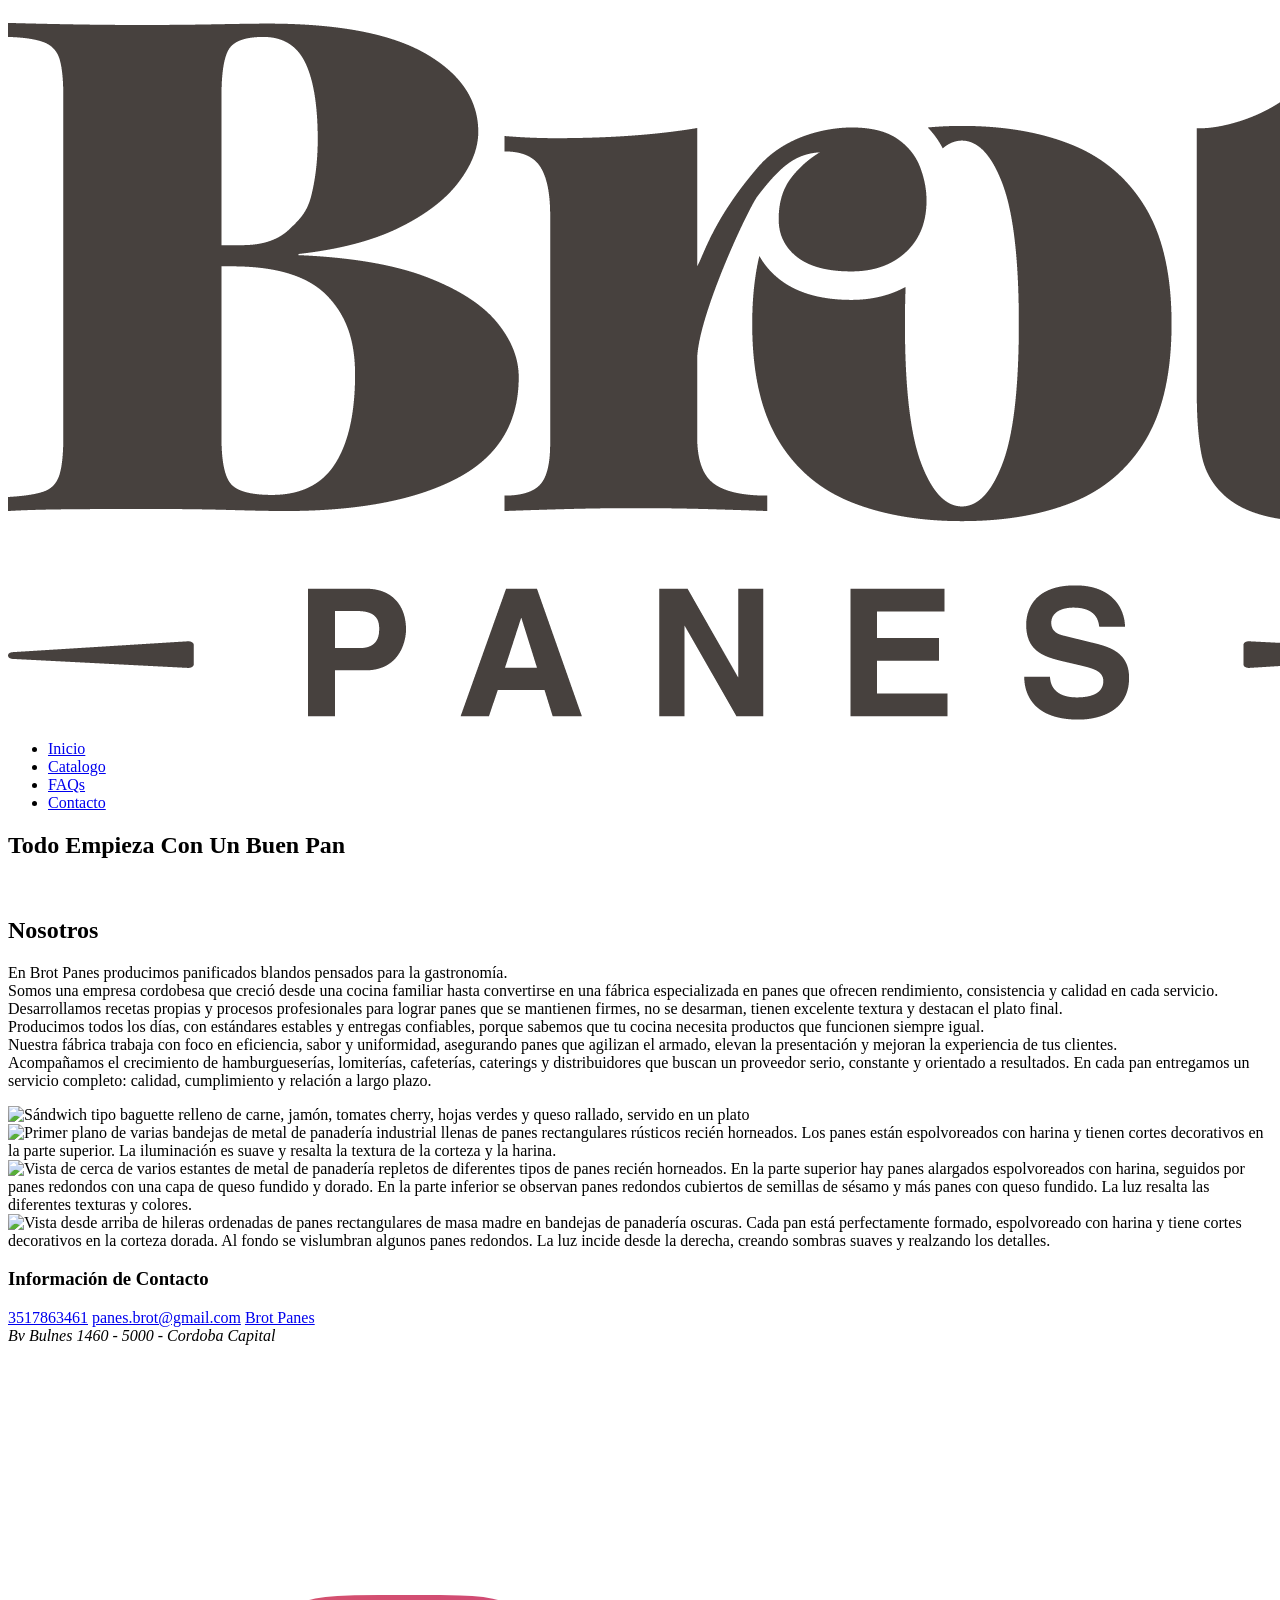
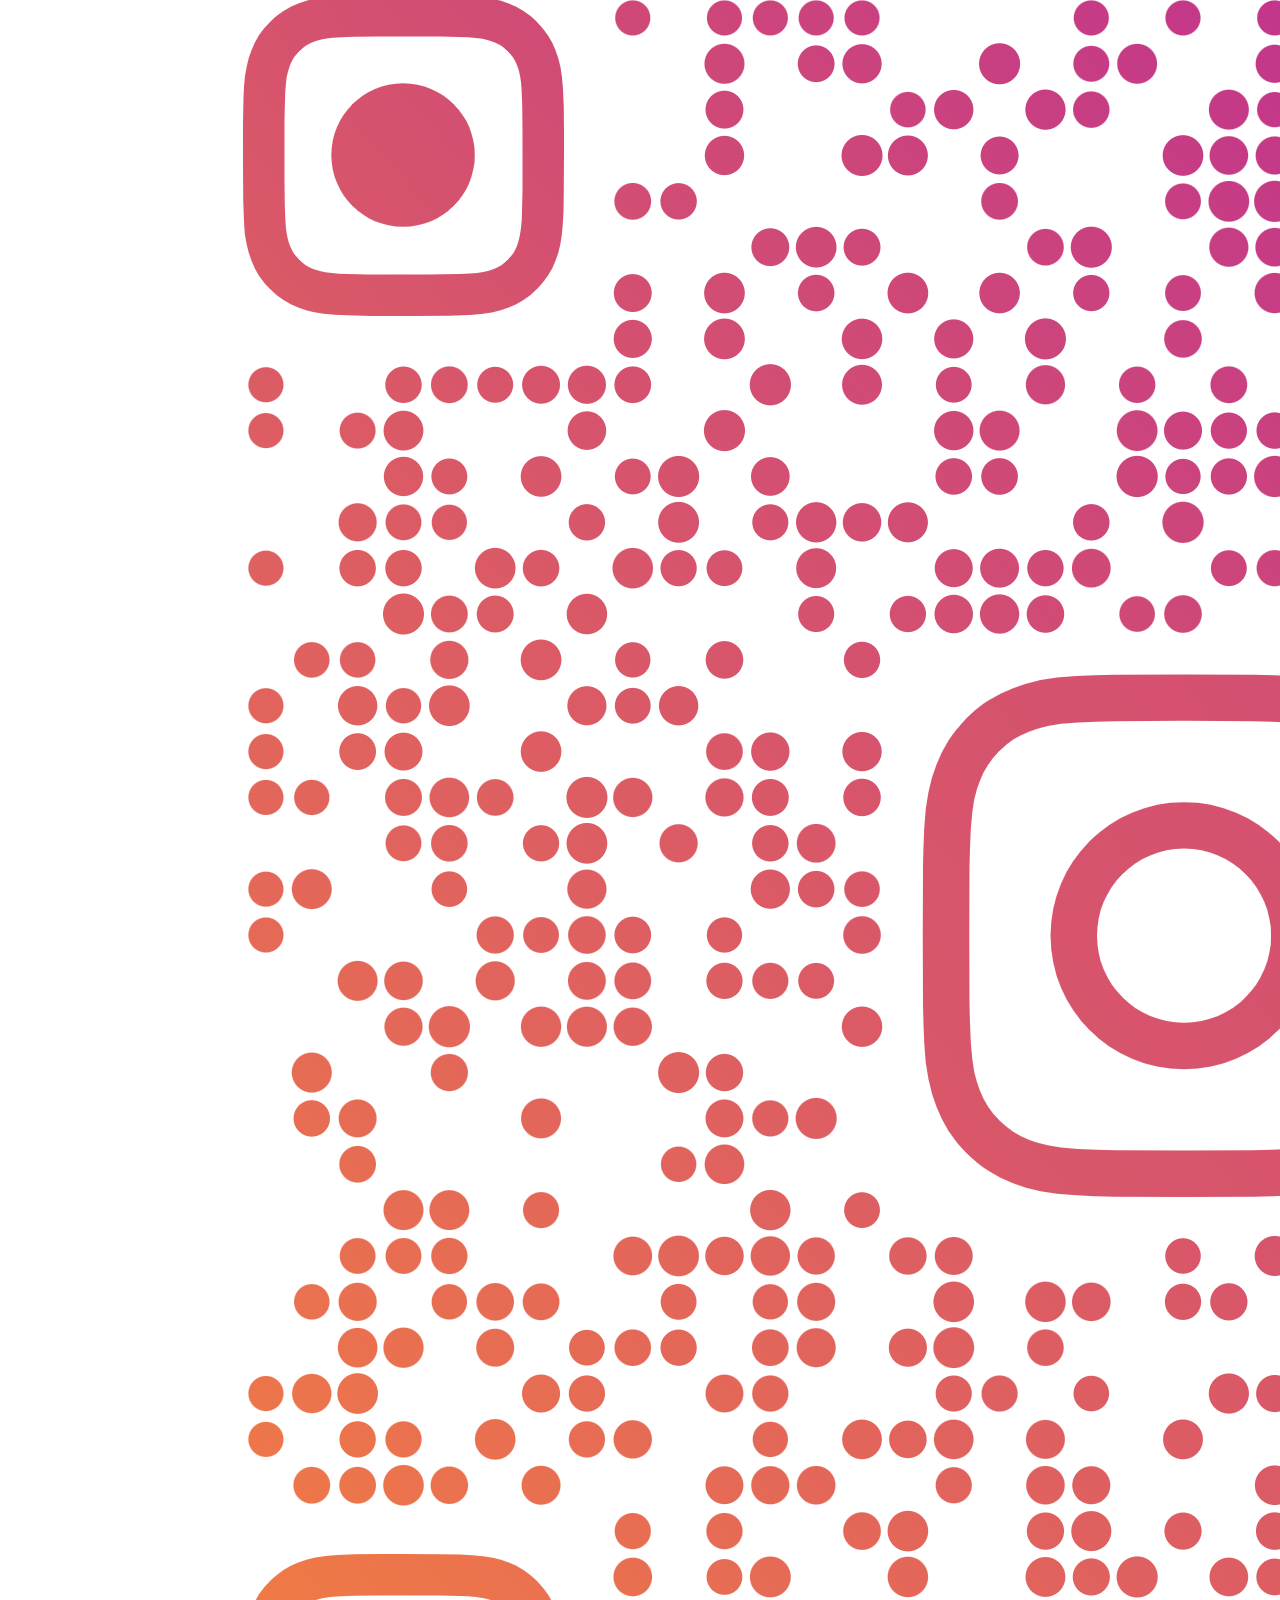
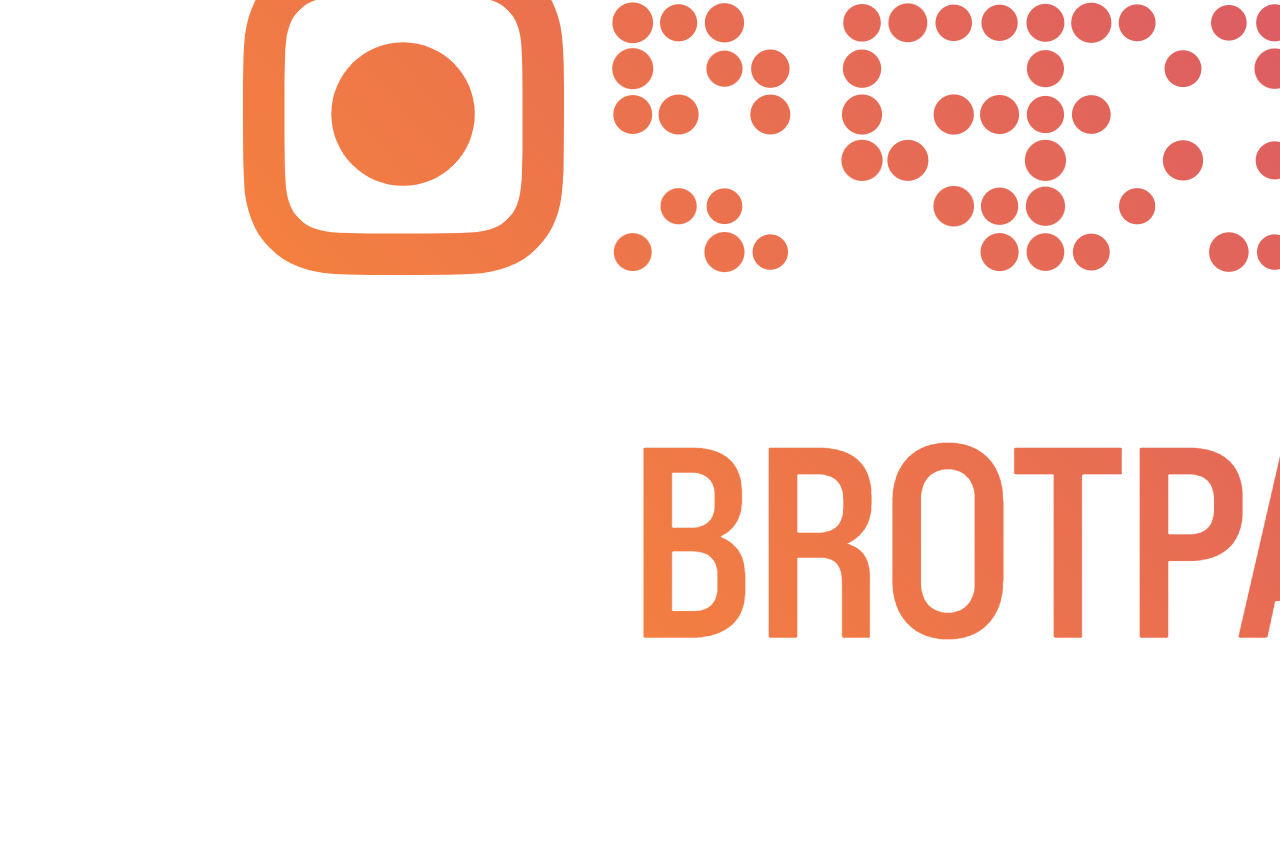
==== index.html @ 7298da59 "Mensaje descriptivo" ====
<!DOCTYPE html>
<html lang="es">
<head>
    <meta charset="UTF-8">
    <meta name="viewport" content="width=device-width, initial-scale=1.0">
    <title>Brot Panes</title>
    <link rel="icon" type="image/png"  href="/assets/images/index/logo_Brot_fondo.png">
    <link rel="stylesheet" href="/CSS/style.css">
</head>
<body>
    <header>
        <div class="logo-container">
            <a href="/">
                <img src="/assets/images/index/logo_Brot.png" alt="logo de Brot Panes" class="logo-img">
            </a>
        </div>
        <nav>
            <ul>
                <li> <a href="#">Inicio</a></li>
                <li> <a href="/pages/catalogo.html">Catalogo</a></li>
                <li> <a href="/pages/faqs.html">FAQs</a></li>
                <li> <a href="/pages/contacto.html">Contacto</a></li>
            </ul>
        </nav>
    </header>   
    <main>
        <section>
            <h1>Todo Empieza Con Un Buen Pan</h1>
            <img src="/assets/images/index/BROTStudio56505.jpg" alt="">
        </section>
        <section>
        <article>
            <h2>Nosotros</h2>
            <p>En Brot Panes producimos panificados blandos pensados para la gastronomía. <br>  Somos una empresa cordobesa que creció desde una cocina familiar hasta convertirse en una fábrica especializada en panes que ofrecen rendimiento, consistencia y calidad en cada servicio. <br> Desarrollamos recetas propias y procesos profesionales para lograr panes que se mantienen firmes, no se desarman, tienen excelente textura y destacan el plato final. <br> Producimos todos los días, con estándares estables y entregas confiables, porque sabemos que tu cocina necesita productos que funcionen siempre igual. <br> Nuestra fábrica trabaja con foco en eficiencia, sabor y uniformidad, asegurando panes que agilizan el armado, elevan la presentación y mejoran la experiencia de tus clientes. <br> Acompañamos el crecimiento de hamburgueserías, lomiterías, cafeterías, caterings y distribuidores que buscan un proveedor serio, constante y orientado a resultados. En cada pan entregamos un servicio completo: calidad, cumplimiento y relación a largo plazo.</p>
            <img src="/assets/images/index/BROTStudio56456.jpg" alt="Sándwich tipo baguette relleno de carne, jamón, tomates cherry, hojas verdes y queso rallado, servido en un plato">
        </article>
        </section>
        <Section></Section>
        <div>
            <img src="/assets/images/index/BROTStreet2603.jpg" alt="Primer plano de varias bandejas de metal de panadería industrial llenas de panes rectangulares rústicos recién horneados. Los panes están espolvoreados con harina y tienen cortes decorativos en la parte superior. La iluminación es suave y resalta la textura de la corteza y la harina."><img src="/assets/images/index/BROTStreet2611.jpg" alt="Vista de cerca de varios estantes de metal de panadería repletos de diferentes tipos de panes recién horneados. En la parte superior hay panes alargados espolvoreados con harina, seguidos por panes redondos con una capa de queso fundido y dorado. En la parte inferior se observan panes redondos cubiertos de semillas de sésamo y más panes con queso fundido. La luz resalta las diferentes texturas y colores."><img src="/assets/images/index/BROTStreet2618.jpg" alt="Vista desde arriba de hileras ordenadas de panes rectangulares de masa madre en bandejas de panadería oscuras. Cada pan está perfectamente formado, espolvoreado con harina y tiene cortes decorativos en la corteza dorada. Al fondo se vislumbran algunos panes redondos. La luz incide desde la derecha, creando sombras suaves y realzando los detalles.">
        </div>
        </Section>
    </main>
      <footer>
        <h3>Información de Contacto</h3>
        <a href="tel:3517863461">3517863461</a>
        <a href="mailto:panes.brot@gmail.com">panes.brot@gmail.com</a>
        <a href="https://instagram.com/brotpanes" target="_blank">Brot Panes</a>
        <address>Bv Bulnes 1460 - 5000 - Cordoba Capital</address>
        <div>
            <img src="/assets/images/index/brotpanes_qr.png" alt="QR Instagram Brot Panes">
        </div>
    </footer>
</body>
</html>
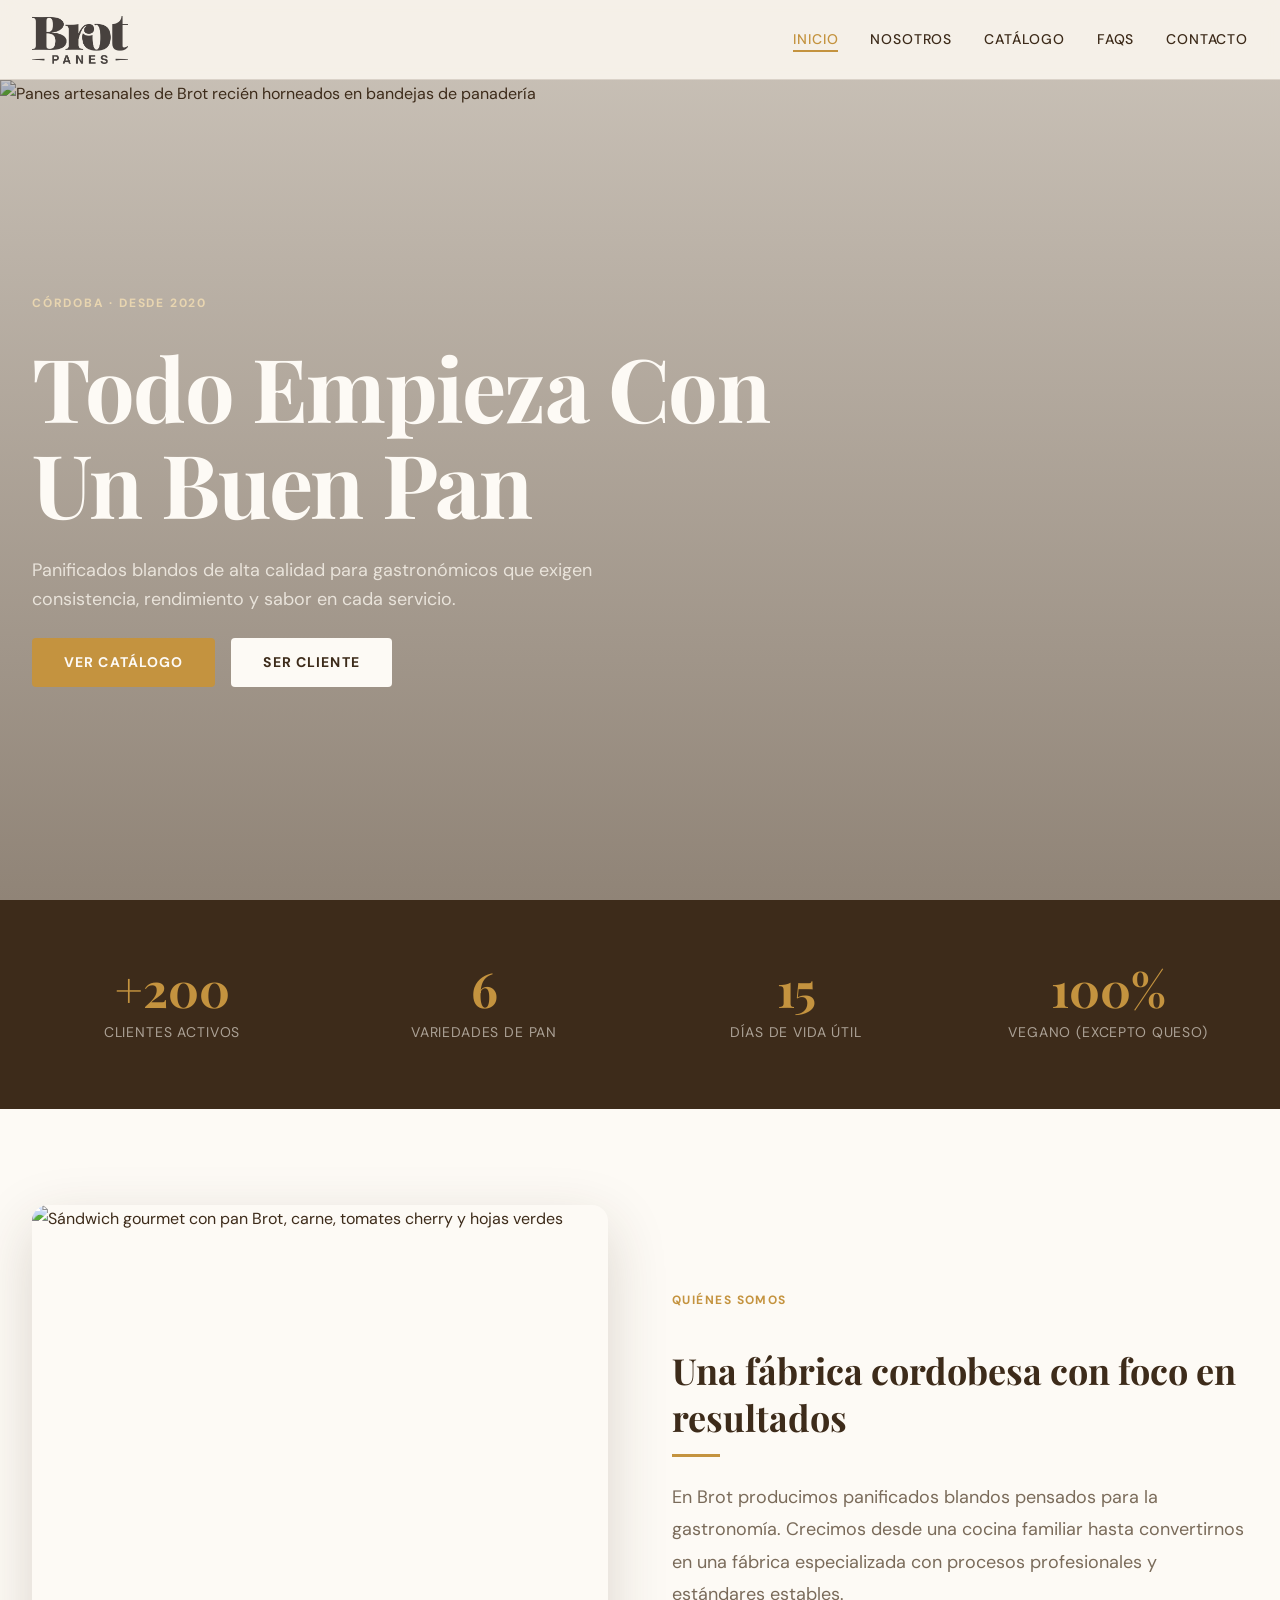
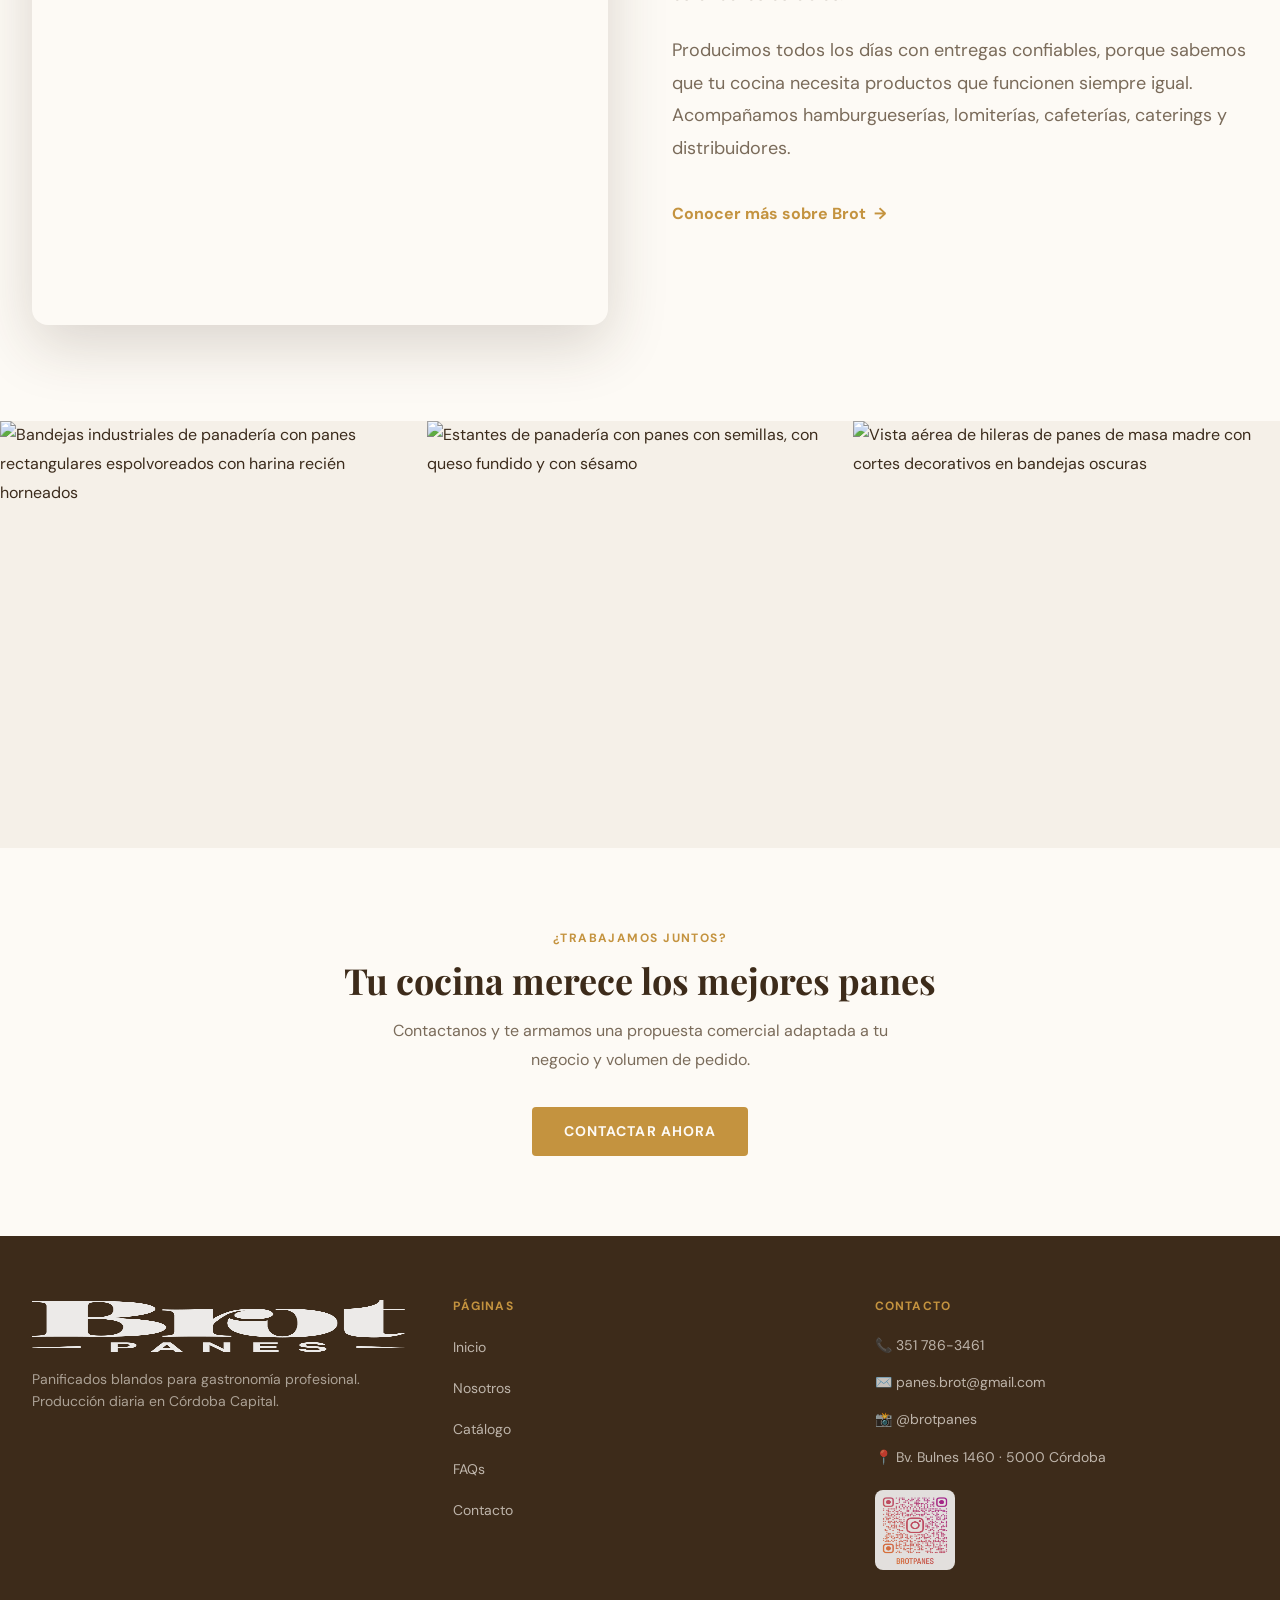
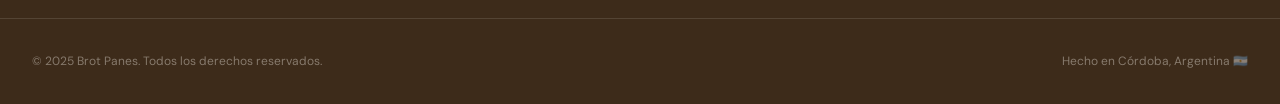
==== commit 7c4a9eb9: "refactor: maquetar index con hero, galeria y secciones semanticas" ====
--- a/index.html
+++ b/index.html
@@ -1,55 +1,183 @@
 <!DOCTYPE html>
 <html lang="es">
 <head>
-    <meta charset="UTF-8">
-    <meta name="viewport" content="width=device-width, initial-scale=1.0">
-    <title>Brot Panes</title>
-    <link rel="icon" type="image/png"  href="/assets/images/index/logo_Brot_fondo.png">
-    <link rel="stylesheet" href="/CSS/style.css">
+  <meta charset="UTF-8">
+  <meta name="viewport" content="width=device-width, initial-scale=1.0">
+  <title>Brot Panes | Panificados para Gastronomía Profesional · Córdoba</title>
+  <meta name="description" content="Brot Panes produce panificados blandos de alta calidad para hamburgueserías, restaurantes y distribuidores en Córdoba. Consistencia, rendimiento y entrega diaria.">
+  <meta name="keywords" content="panes para hamburguesas, panificados córdoba, proveedor gastronómico, pan de lomo, pan de molde, Brot">
+  <meta name="author" content="Brot Panes">
+  <meta name="robots" content="index, follow">
+  <meta property="og:title" content="Brot Panes | Panificados para Gastronomía Profesional">
+  <meta property="og:description" content="Panes blandos con consistencia, rendimiento y calidad para tu cocina. Córdoba Capital.">
+  <meta property="og:image" content="assets/images/index/BROTStudio56505.jpg">
+  <meta property="og:url" content="https://brotpanes.com.ar">
+  <meta property="og:type" content="website">
+  <meta property="og:locale" content="es_AR">
+  <meta name="twitter:card" content="summary_large_image">
+  <meta name="twitter:title" content="Brot Panes | Panificados para Gastronomía Profesional">
+  <meta name="twitter:description" content="Panes blandos con consistencia y calidad para tu cocina. Córdoba.">
+  <link rel="canonical" href="https://brotpanes.com.ar/">
+  <link rel="icon" type="image/png" href="assets/images/index/logo_Brot_fondo.png">
+  <link rel="preconnect" href="https://fonts.googleapis.com">
+  <link rel="preconnect" href="https://fonts.gstatic.com" crossorigin>
+  <link rel="stylesheet" href="https://fonts.googleapis.com/css2?family=Playfair+Display:wght@400;700&family=DM+Sans:wght@400;500;700&display=swap">
+  <link rel="stylesheet" href="https://cdnjs.cloudflare.com/ajax/libs/bootstrap/5.3.2/css/bootstrap-grid.min.css" crossorigin="anonymous">
+  <link rel="stylesheet" href="CSS/style.css">
 </head>
 <body>
-    <header>
-        <div class="logo-container">
-            <a href="/">
-                <img src="/assets/images/index/logo_Brot.png" alt="logo de Brot Panes" class="logo-img">
-            </a>
+
+  <header role="banner">
+    <nav class="navbar" aria-label="Navegación principal">
+      <div class="navbar__inner">
+        <div class="navbar__logo">
+          <a href="index.html" aria-label="Inicio - Brot Panes">
+            <img src="assets/images/index/logo_Brot.png" alt="Logo Brot Panes" width="120" height="48">
+          </a>
         </div>
-        <nav>
-            <ul>
-                <li> <a href="#">Inicio</a></li>
-                <li> <a href="/pages/catalogo.html">Catalogo</a></li>
-                <li> <a href="/pages/faqs.html">FAQs</a></li>
-                <li> <a href="/pages/contacto.html">Contacto</a></li>
-            </ul>
-        </nav>
-    </header>   
-    <main>
-        <section>
-            <h1>Todo Empieza Con Un Buen Pan</h1>
-            <img src="/assets/images/index/BROTStudio56505.jpg" alt="">
-        </section>
-        <section>
-        <article>
-            <h2>Nosotros</h2>
-            <p>En Brot Panes producimos panificados blandos pensados para la gastronomía. <br>  Somos una empresa cordobesa que creció desde una cocina familiar hasta convertirse en una fábrica especializada en panes que ofrecen rendimiento, consistencia y calidad en cada servicio. <br> Desarrollamos recetas propias y procesos profesionales para lograr panes que se mantienen firmes, no se desarman, tienen excelente textura y destacan el plato final. <br> Producimos todos los días, con estándares estables y entregas confiables, porque sabemos que tu cocina necesita productos que funcionen siempre igual. <br> Nuestra fábrica trabaja con foco en eficiencia, sabor y uniformidad, asegurando panes que agilizan el armado, elevan la presentación y mejoran la experiencia de tus clientes. <br> Acompañamos el crecimiento de hamburgueserías, lomiterías, cafeterías, caterings y distribuidores que buscan un proveedor serio, constante y orientado a resultados. En cada pan entregamos un servicio completo: calidad, cumplimiento y relación a largo plazo.</p>
-            <img src="/assets/images/index/BROTStudio56456.jpg" alt="Sándwich tipo baguette relleno de carne, jamón, tomates cherry, hojas verdes y queso rallado, servido en un plato">
-        </article>
-        </section>
-        <Section></Section>
-        <div>
-            <img src="/assets/images/index/BROTStreet2603.jpg" alt="Primer plano de varias bandejas de metal de panadería industrial llenas de panes rectangulares rústicos recién horneados. Los panes están espolvoreados con harina y tienen cortes decorativos en la parte superior. La iluminación es suave y resalta la textura de la corteza y la harina."><img src="/assets/images/index/BROTStreet2611.jpg" alt="Vista de cerca de varios estantes de metal de panadería repletos de diferentes tipos de panes recién horneados. En la parte superior hay panes alargados espolvoreados con harina, seguidos por panes redondos con una capa de queso fundido y dorado. En la parte inferior se observan panes redondos cubiertos de semillas de sésamo y más panes con queso fundido. La luz resalta las diferentes texturas y colores."><img src="/assets/images/index/BROTStreet2618.jpg" alt="Vista desde arriba de hileras ordenadas de panes rectangulares de masa madre en bandejas de panadería oscuras. Cada pan está perfectamente formado, espolvoreado con harina y tiene cortes decorativos en la corteza dorada. Al fondo se vislumbran algunos panes redondos. La luz incide desde la derecha, creando sombras suaves y realzando los detalles.">
+        <ul class="navbar__links" role="list">
+          <li><a href="index.html" class="active" aria-current="page">Inicio</a></li>
+          <li><a href="pages/nosotros.html">Nosotros</a></li>
+          <li><a href="pages/catalogo.html">Catálogo</a></li>
+          <li><a href="pages/faqs.html">FAQs</a></li>
+          <li><a href="pages/contacto.html">Contacto</a></li>
+        </ul>
+        <button class="navbar__hamburger" aria-label="Abrir menú" aria-expanded="false">
+          <span></span><span></span><span></span>
+        </button>
+      </div>
+    </nav>
+  </header>
+
+  <div class="navbar-spacer"></div>
+
+  <main id="main-content">
+
+    <section class="hero" aria-label="Sección principal">
+      <div class="hero__bg">
+        <img src="assets/images/index/BROTStudio56505.jpg" alt="Panes artesanales de Brot recién horneados en bandejas de panadería" loading="eager" fetchpriority="high" width="1920" height="1080">
+      </div>
+      <div class="hero__content">
+        <span class="hero__label">Córdoba · Desde 2020</span>
+        <h1 class="hero__title">Todo Empieza Con Un Buen Pan</h1>
+        <p class="hero__sub">Panificados blandos de alta calidad para gastronómicos que exigen consistencia, rendimiento y sabor en cada servicio.</p>
+        <div class="hero__cta">
+          <a href="pages/catalogo.html" class="btn btn--primary">Ver Catálogo</a>
+          <a href="pages/contacto.html" class="btn btn--light">Ser Cliente</a>
         </div>
-        </Section>
-    </main>
-      <footer>
-        <h3>Información de Contacto</h3>
-        <a href="tel:3517863461">3517863461</a>
-        <a href="mailto:panes.brot@gmail.com">panes.brot@gmail.com</a>
-        <a href="https://instagram.com/brotpanes" target="_blank">Brot Panes</a>
-        <address>Bv Bulnes 1460 - 5000 - Cordoba Capital</address>
-        <div>
-            <img src="/assets/images/index/brotpanes_qr.png" alt="QR Instagram Brot Panes">
+      </div>
+    </section>
+
+    <section class="index__stats" aria-label="Números de Brot">
+      <div class="index__stats-inner">
+        <div class="index__stats-item" data-reveal>
+          <strong>+200</strong>
+          <span>Clientes activos</span>
         </div>
-    </footer>
+        <div class="index__stats-item" data-reveal>
+          <strong>6</strong>
+          <span>Variedades de pan</span>
+        </div>
+        <div class="index__stats-item" data-reveal>
+          <strong>15</strong>
+          <span>Días de vida útil</span>
+        </div>
+        <div class="index__stats-item" data-reveal>
+          <strong>100%</strong>
+          <span>Vegano (excepto queso)</span>
+        </div>
+      </div>
+    </section>
+
+    <section class="index__about" aria-labelledby="about-heading">
+      <div class="index__about-inner">
+        <div class="index__about-img" data-reveal>
+          <img src="assets/images/index/BROTStudio56456.jpg" alt="Sándwich gourmet con pan Brot, carne, tomates cherry y hojas verdes" loading="lazy" width="800" height="1000">
+        </div>
+        <div class="index__about-text" data-reveal>
+          <span class="section-header__label">Quiénes somos</span>
+          <h2 id="about-heading">Una fábrica cordobesa con foco en resultados</h2>
+          <p>En Brot producimos panificados blandos pensados para la gastronomía. Crecimos desde una cocina familiar hasta convertirnos en una fábrica especializada con procesos profesionales y estándares estables.</p>
+          <p>Producimos todos los días con entregas confiables, porque sabemos que tu cocina necesita productos que funcionen siempre igual. Acompañamos hamburgueserías, lomiterías, cafeterías, caterings y distribuidores.</p>
+          <a href="pages/nosotros.html" class="btn btn--ghost">Conocer más sobre Brot</a>
+        </div>
+      </div>
+    </section>
+
+    <section aria-label="Galería de producción">
+      <div class="index__gallery">
+        <img src="assets/images/index/BROTStreet2603.jpg" alt="Bandejas industriales de panadería con panes rectangulares espolvoreados con harina recién horneados" loading="lazy" width="800" height="800">
+        <img src="assets/images/index/BROTStreet2611.jpg" alt="Estantes de panadería con panes con semillas, con queso fundido y con sésamo" loading="lazy" width="800" height="800">
+        <img src="assets/images/index/BROTStreet2618.jpg" alt="Vista aérea de hileras de panes de masa madre con cortes decorativos en bandejas oscuras" loading="lazy" width="800" height="800">
+      </div>
+    </section>
+
+    <section class="section text-center" aria-labelledby="cta-heading" style="background:#FDFAF5;">
+      <div class="container">
+        <div data-reveal>
+          <span class="section-header__label">¿Trabajamos juntos?</span>
+          <h2 id="cta-heading" style="font-size:2.25rem;margin-bottom:1rem;">Tu cocina merece los mejores panes</h2>
+          <p style="max-width:50ch;margin-inline:auto;margin-bottom:2rem;">Contactanos y te armamos una propuesta comercial adaptada a tu negocio y volumen de pedido.</p>
+          <a href="pages/contacto.html" class="btn btn--primary">Contactar ahora</a>
+        </div>
+      </div>
+    </section>
+
+  </main>
+
+  <footer class="footer" role="contentinfo">
+    <div class="footer__inner">
+      <div class="footer__brand">
+        <img src="assets/images/index/logo_Brot.png" alt="Logo Brot Panes" width="120" height="48">
+        <p>Panificados blandos para gastronomía profesional. Producción diaria en Córdoba Capital.</p>
+      </div>
+      <nav class="footer__nav" aria-label="Navegación del pie de página">
+        <h4>Páginas</h4>
+        <ul role="list">
+          <li><a href="index.html">Inicio</a></li>
+          <li><a href="pages/nosotros.html">Nosotros</a></li>
+          <li><a href="pages/catalogo.html">Catálogo</a></li>
+          <li><a href="pages/faqs.html">FAQs</a></li>
+          <li><a href="pages/contacto.html">Contacto</a></li>
+        </ul>
+      </nav>
+      <div class="footer__contact">
+        <h4>Contacto</h4>
+        <address>
+          <a href="tel:+543517863461">📞 351 786-3461</a>
+          <a href="mailto:panes.brot@gmail.com">✉️ panes.brot@gmail.com</a>
+          <a href="https://instagram.com/brotpanes" target="_blank" rel="noopener noreferrer">📸 @brotpanes</a>
+          <p>📍 Bv. Bulnes 1460 · 5000 Córdoba</p>
+        </address>
+        <div class="footer__qr">
+          <img src="assets/images/index/brotpanes_qr.png" alt="Código QR Instagram Brot Panes" width="80" height="80">
+        </div>
+      </div>
+    </div>
+    <div class="footer__bottom">
+      <p>© 2025 Brot Panes. Todos los derechos reservados.</p>
+      <p>Hecho en Córdoba, Argentina 🇦🇷</p>
+    </div>
+  </footer>
+
+  <script src="https://cdnjs.cloudflare.com/ajax/libs/bootstrap/5.3.2/js/bootstrap.bundle.min.js" crossorigin="anonymous" defer></script>
+  <script>
+    const navbar = document.querySelector('.navbar');
+    const hamburger = document.querySelector('.navbar__hamburger');
+    window.addEventListener('scroll', () => navbar.classList.toggle('scrolled', window.scrollY > 40), { passive: true });
+    hamburger.addEventListener('click', () => {
+      const isOpen = navbar.classList.toggle('navbar--open');
+      hamburger.setAttribute('aria-expanded', isOpen);
+    });
+    document.querySelectorAll('.navbar__links a').forEach(link => {
+      link.addEventListener('click', () => { navbar.classList.remove('navbar--open'); hamburger.setAttribute('aria-expanded','false'); });
+    });
+    const revealObserver = new IntersectionObserver((entries) => {
+      entries.forEach((entry, i) => {
+        if (entry.isIntersecting) { setTimeout(() => entry.target.classList.add('revealed'), i * 80); revealObserver.unobserve(entry.target); }
+      });
+    }, { threshold: 0.15 });
+    document.querySelectorAll('[data-reveal]').forEach(el => revealObserver.observe(el));
+  </script>
 </body>
-</html>+</html>
--- a/CSS/style.css
+++ b/CSS/style.css
@@ -0,0 +1,326 @@
+/* =============================================
+   BROT PANES — style.css
+   Compilado desde scss/style.scss
+   ============================================= */
+
+/* Google Fonts */
+@import url('https://fonts.googleapis.com/css2?family=Playfair+Display:wght@400;700&family=DM+Sans:wght@400;500;700&display=swap');
+
+/* =============================================
+   RESET & BASE
+   ============================================= */
+*, *::before, *::after {
+  box-sizing: border-box;
+  margin: 0;
+  padding: 0;
+}
+html { scroll-behavior: smooth; font-size: 16px; }
+body {
+  font-family: 'DM Sans', Helvetica, sans-serif;
+  font-size: 1rem;
+  line-height: 1.8;
+  color: #3D2B1A;
+  background-color: #F5F0E8;
+  -webkit-font-smoothing: antialiased;
+  overflow-x: hidden;
+}
+img, video { display: block; max-width: 100%; height: auto; }
+a { color: inherit; text-decoration: none; }
+ul, ol { list-style: none; }
+button, input, textarea, select { font: inherit; }
+h1,h2,h3,h4,h5,h6 { font-family: 'Playfair Display', Georgia, serif; line-height: 1.1; color: #3D2B1A; }
+p { line-height: 1.8; color: #7A6B5A; }
+address { font-style: normal; }
+
+/* =============================================
+   ANIMACIONES
+   ============================================= */
+@keyframes fadeUp   { from{opacity:0;transform:translateY(28px)} to{opacity:1;transform:none} }
+@keyframes fadeDown { from{opacity:0;transform:translateY(-16px)} to{opacity:1;transform:none} }
+@keyframes fadeIn   { from{opacity:0} to{opacity:1} }
+@keyframes slideInLeft  { from{opacity:0;transform:translateX(-40px)} to{opacity:1;transform:none} }
+@keyframes slideInRight { from{opacity:0;transform:translateX(40px)}  to{opacity:1;transform:none} }
+@keyframes scaleIn  { from{opacity:0;transform:scale(0.94)} to{opacity:1;transform:scale(1)} }
+
+[data-reveal] {
+  opacity: 0;
+  transform: translateY(32px);
+  transition: opacity 0.7s cubic-bezier(0.16,1,0.3,1), transform 0.7s cubic-bezier(0.16,1,0.3,1);
+}
+[data-reveal].revealed { opacity:1; transform:none; }
+.delay-1{animation-delay:.1s}.delay-2{animation-delay:.2s}.delay-3{animation-delay:.3s}
+.delay-4{animation-delay:.4s}.delay-5{animation-delay:.5s}
+
+/* =============================================
+   UTILIDADES
+   ============================================= */
+.container { width:100%; max-width:1280px; margin-inline:auto; padding-inline:2rem; }
+.section   { padding-block:5rem; }
+.sr-only   { position:absolute;width:1px;height:1px;padding:0;margin:-1px;overflow:hidden;clip:rect(0,0,0,0);white-space:nowrap;border:0; }
+.text-center { text-align:center; }
+.divider { width:64px; height:3px; background:#C4933F; margin-block:1.5rem; }
+.divider--center { margin-inline:auto; }
+
+/* =============================================
+   NAVBAR
+   ============================================= */
+.navbar {
+  position:fixed; top:0; left:0; right:0; z-index:100;
+  height:80px;
+  background:rgba(245,240,232,0.92);
+  backdrop-filter:blur(12px);
+  -webkit-backdrop-filter:blur(12px);
+  border-bottom:1px solid rgba(61,43,26,0.15);
+  transition:background .35s ease, box-shadow .35s ease;
+}
+.navbar.scrolled { background:rgba(245,240,232,0.98); box-shadow:0 2px 8px rgba(61,43,26,.08); }
+.navbar__inner { display:flex; align-items:center; justify-content:space-between; height:100%; max-width:1280px; margin-inline:auto; padding-inline:2rem; }
+.navbar__logo img { height:48px; width:auto; transition:opacity .2s ease; }
+.navbar__logo img:hover { opacity:.8; }
+.navbar__links { display:flex; align-items:center; gap:2rem; }
+.navbar__links a {
+  font-family:'DM Sans',sans-serif; font-size:.875rem; font-weight:500;
+  letter-spacing:.06em; text-transform:uppercase; color:#3D2B1A;
+  position:relative; padding-bottom:.25rem; transition:color .2s ease;
+}
+.navbar__links a::after {
+  content:''; position:absolute; bottom:0; left:0;
+  width:0; height:2px; background:#C4933F; transition:width .35s ease;
+}
+.navbar__links a:hover, .navbar__links a.active { color:#C4933F; }
+.navbar__links a:hover::after, .navbar__links a.active::after { width:100%; }
+.navbar__hamburger {
+  display:none; flex-direction:column; gap:5px;
+  background:none; border:none; cursor:pointer; padding:.5rem; z-index:101;
+}
+.navbar__hamburger span {
+  display:block; width:24px; height:2px; background:#3D2B1A;
+  transition:transform .35s ease, opacity .2s ease; transform-origin:center;
+}
+.navbar-spacer { height:80px; }
+
+@media(max-width:768px){
+  .navbar__links {
+    display:none; position:fixed; inset:0; background:#F5F0E8;
+    flex-direction:column; justify-content:center; align-items:center;
+    gap:2.5rem; z-index:99;
+  }
+  .navbar--open .navbar__links { display:flex; }
+  .navbar--open .navbar__links a { font-size:1.75rem; font-family:'Playfair Display',serif; }
+  .navbar__hamburger { display:flex; }
+  .navbar--open .navbar__hamburger span:nth-child(1) { transform:translateY(7px) rotate(45deg); }
+  .navbar--open .navbar__hamburger span:nth-child(2) { opacity:0; }
+  .navbar--open .navbar__hamburger span:nth-child(3) { transform:translateY(-7px) rotate(-45deg); }
+  .navbar-spacer { height:64px; }
+  .container { padding-inline:1.5rem; }
+  .section { padding-block:3rem; }
+}
+@media(max-width:640px){ .container { padding-inline:1rem; } }
+
+/* =============================================
+   BOTONES
+   ============================================= */
+.btn {
+  display:inline-flex; align-items:center; gap:.5rem;
+  padding:.75rem 2rem;
+  font-family:'DM Sans',sans-serif; font-size:.875rem; font-weight:700;
+  letter-spacing:.08em; text-transform:uppercase;
+  border:none; cursor:pointer; transition:all .35s ease; border-radius:4px;
+  text-decoration:none;
+}
+.btn--primary { background:#C4933F; color:#FDFAF5; }
+.btn--primary:hover { background:#9B6E20; transform:translateY(-2px); box-shadow:0 8px 24px rgba(196,147,63,.35); }
+.btn--primary:active { transform:none; }
+.btn--outline { background:transparent; color:#3D2B1A; border:2px solid #3D2B1A; }
+.btn--outline:hover { background:#3D2B1A; color:#F5F0E8; }
+.btn--light { background:#FDFAF5; color:#3D2B1A; }
+.btn--light:hover { background:#F5F0E8; }
+.btn--ghost { background:transparent; color:#C4933F; padding-inline:0; letter-spacing:0; text-transform:none; font-size:1rem; }
+.btn--ghost::after { content:' →'; display:inline-block; transition:transform .2s ease; }
+.btn--ghost:hover::after { transform:translateX(4px); }
+
+/* =============================================
+   BADGE
+   ============================================= */
+.badge { display:inline-block; padding:.25rem .75rem; font-size:.75rem; font-weight:700; letter-spacing:.08em; text-transform:uppercase; border-radius:9999px; background:#E8D5B0; color:#3D2B1A; }
+.badge--dark   { background:#3D2B1A; color:#F5F0E8; }
+.badge--accent { background:#C4933F; color:#FDFAF5; }
+
+/* =============================================
+   PRODUCT CARD
+   ============================================= */
+.product-card { background:#FDFAF5; border-radius:16px; box-shadow:0 2px 8px rgba(61,43,26,.08); overflow:hidden; transition:box-shadow .35s ease, transform .35s ease; }
+.product-card:hover { box-shadow:0 8px 32px rgba(61,43,26,.12); transform:translateY(-4px); }
+.product-card__img-wrap { overflow:hidden; }
+.product-card__img-wrap img { aspect-ratio:4/3; object-fit:cover; width:100%; transition:transform .5s cubic-bezier(.16,1,.3,1); }
+.product-card:hover .product-card__img-wrap img { transform:scale(1.05); }
+.product-card__body { padding:1.5rem; }
+.product-card__body h2 { font-size:1.375rem; margin-bottom:.75rem; position:relative; padding-bottom:1rem; }
+.product-card__body h2::after { content:''; position:absolute; bottom:0; left:0; width:48px; height:3px; background:#C4933F; }
+.product-card__body p { font-size:.875rem; display:-webkit-box; -webkit-line-clamp:4; -webkit-box-orient:vertical; overflow:hidden; }
+
+/* =============================================
+   HERO
+   ============================================= */
+.hero { position:relative; min-height:calc(100svh - 80px); display:flex; align-items:center; justify-content:center; overflow:hidden; }
+.hero__bg { position:absolute; inset:0; z-index:0; }
+.hero__bg img { width:100%; height:100%; object-fit:cover; }
+.hero__bg::after { content:''; position:absolute; inset:0; background:linear-gradient(to bottom,rgba(61,43,26,.25),rgba(61,43,26,.55)); }
+.hero__content { position:relative; z-index:1; width:100%; max-width:1280px; margin-inline:auto; padding-inline:2rem; display:flex; flex-direction:column; align-items:flex-start; gap:1.5rem; padding-block:5rem; }
+.hero__label { font-family:'DM Sans',sans-serif; font-size:.75rem; font-weight:700; letter-spacing:.15em; text-transform:uppercase; color:#E8D5B0; animation:fadeDown .8s ease both; }
+.hero__title { font-family:'Playfair Display',serif; font-weight:700; line-height:1.1; letter-spacing:-.02em; color:#FDFAF5; font-size:clamp(3rem,7vw,5.5rem); max-width:14ch; animation:fadeUp .9s ease .1s both; }
+.hero__sub { font-size:1.125rem; color:rgba(245,240,232,.85); max-width:48ch; line-height:1.6; animation:fadeUp .9s ease .2s both; }
+.hero__cta { display:flex; gap:1rem; flex-wrap:wrap; animation:fadeUp .9s ease .3s both; }
+@media(max-width:640px){ .hero{min-height:70svh;} .hero__title{font-size:3rem;} }
+
+/* =============================================
+   SECTION HEADER
+   ============================================= */
+.section-header { margin-bottom:3rem; }
+.section-header__label { font-size:.75rem; font-weight:700; letter-spacing:.12em; text-transform:uppercase; color:#C4933F; display:block; margin-bottom:.75rem; }
+.section-header h2 { font-family:'Playfair Display',serif; font-weight:700; font-size:2.25rem; line-height:1.3; color:#3D2B1A; }
+.section-header p { margin-top:1rem; max-width:60ch; font-size:1.125rem; }
+.section-header--center { text-align:center; }
+.section-header--center p { margin-inline:auto; }
+@media(max-width:768px){ .section-header h2{font-size:1.75rem;} }
+
+/* =============================================
+   PAGE HERO
+   ============================================= */
+.page-hero { background:#3D2B1A; padding-block:5rem 4rem; position:relative; overflow:hidden; }
+.page-hero::before { content:''; position:absolute; top:-40%; right:-10%; width:500px; height:500px; background:radial-gradient(circle,rgba(196,147,63,.15) 0%,transparent 70%); pointer-events:none; }
+.page-hero__inner { max-width:1280px; margin-inline:auto; padding-inline:2rem; position:relative; z-index:1; }
+.page-hero__label { font-family:'DM Sans',sans-serif; font-size:.75rem; font-weight:700; letter-spacing:.15em; text-transform:uppercase; color:#C4933F; display:block; margin-bottom:1rem; }
+.page-hero h1 { font-family:'Playfair Display',serif; font-weight:700; line-height:1.1; letter-spacing:-.02em; color:#F5F0E8; font-size:clamp(2.25rem,5vw,4rem); max-width:20ch; }
+.page-hero p { margin-top:1.25rem; font-size:1.125rem; color:rgba(245,240,232,.7); max-width:52ch; line-height:1.6; }
+
+/* =============================================
+   FOOTER
+   ============================================= */
+.footer { background:#3D2B1A; color:#F5F0E8; padding-block:4rem 2rem; }
+.footer__inner { max-width:1280px; margin-inline:auto; padding-inline:2rem; display:grid; grid-template-columns:1fr 1fr 1fr; gap:3rem; padding-bottom:3rem; border-bottom:1px solid rgba(245,240,232,.12); }
+.footer__brand { display:flex; flex-direction:column; gap:1rem; }
+.footer__brand img { height:52px; width:auto; filter:brightness(0) invert(1); opacity:.9; }
+.footer__brand p { font-size:.875rem; color:rgba(245,240,232,.6); line-height:1.6; }
+.footer__nav h4, .footer__contact h4 { font-family:'DM Sans',sans-serif; font-size:.75rem; font-weight:700; letter-spacing:.1em; text-transform:uppercase; color:#C4933F; margin-bottom:1.25rem; }
+.footer__nav ul { display:flex; flex-direction:column; gap:.75rem; }
+.footer__nav a { font-size:.875rem; color:rgba(245,240,232,.7); transition:color .2s ease; }
+.footer__nav a:hover { color:#F5F0E8; }
+.footer__contact address { display:flex; flex-direction:column; gap:.75rem; }
+.footer__contact a, .footer__contact p { font-size:.875rem; color:rgba(245,240,232,.7); transition:color .2s ease; }
+.footer__contact a:hover { color:#F5F0E8; }
+.footer__qr { margin-top:1.25rem; }
+.footer__qr img { width:80px; height:80px; border-radius:8px; opacity:.85; }
+.footer__bottom { max-width:1280px; margin-inline:auto; padding-inline:2rem; display:flex; align-items:center; justify-content:space-between; padding-top:2rem; }
+.footer__bottom p { font-size:.75rem; color:rgba(245,240,232,.4); }
+@media(max-width:1024px){ .footer__inner{grid-template-columns:1fr 1fr;} }
+@media(max-width:640px){ .footer__inner{grid-template-columns:1fr;gap:2rem;} .footer__bottom{flex-direction:column;gap:.75rem;text-align:center;} }
+
+/* =============================================
+   INDEX
+   ============================================= */
+.index__gallery { display:grid; grid-template-columns:repeat(3,1fr); }
+.index__gallery img { aspect-ratio:1/1; object-fit:cover; width:100%; transition:transform .5s cubic-bezier(.16,1,.3,1); filter:saturate(.9); }
+.index__gallery img:hover { transform:scale(1.02); filter:saturate(1.1); }
+@media(max-width:640px){ .index__gallery{grid-template-columns:1fr;} }
+
+.index__about { padding-block:6rem; background:#FDFAF5; }
+.index__about-inner { max-width:1280px; margin-inline:auto; padding-inline:2rem; display:grid; grid-template-columns:1fr 1fr; gap:4rem; align-items:center; }
+.index__about-img { position:relative; border-radius:16px; overflow:hidden; box-shadow:0 20px 60px rgba(61,43,26,.18); }
+.index__about-img img { aspect-ratio:4/5; object-fit:cover; width:100%; }
+.index__about-img::before { content:''; position:absolute; inset:-8px; border:2px solid #C4933F; border-radius:16px; z-index:-1; transform:translate(12px,12px); }
+.index__about-text { display:flex; flex-direction:column; gap:1.5rem; }
+.index__about-text h2 { font-family:'Playfair Display',serif; font-weight:700; font-size:2.25rem; line-height:1.3; color:#3D2B1A; position:relative; padding-bottom:1rem; }
+.index__about-text h2::after { content:''; position:absolute; bottom:0; left:0; width:48px; height:3px; background:#C4933F; }
+.index__about-text p { font-size:1.125rem; line-height:1.8; }
+@media(max-width:1024px){ .index__about-inner{grid-template-columns:1fr;gap:2.5rem;} }
+
+.index__stats { background:#3D2B1A; padding-block:4rem; }
+.index__stats-inner { max-width:1280px; margin-inline:auto; padding-inline:2rem; display:grid; grid-template-columns:repeat(4,1fr); gap:2rem; text-align:center; }
+.index__stats-item { display:flex; flex-direction:column; align-items:center; gap:.5rem; }
+.index__stats-item strong { font-family:'Playfair Display',serif; font-size:3rem; color:#C4933F; line-height:1; }
+.index__stats-item span { font-size:.875rem; color:rgba(245,240,232,.6); text-transform:uppercase; letter-spacing:.06em; }
+@media(max-width:768px){ .index__stats-inner{grid-template-columns:repeat(2,1fr);} }
+@media(max-width:480px){ .index__stats-inner{grid-template-columns:1fr;} }
+
+/* =============================================
+   CATÁLOGO
+   ============================================= */
+.catalogo__grid { max-width:1280px; margin-inline:auto; padding-inline:2rem; display:grid; grid-template-columns:repeat(3,1fr); gap:2rem; padding-block:4rem; }
+@media(max-width:1024px){ .catalogo__grid{grid-template-columns:repeat(2,1fr);} }
+@media(max-width:640px){ .catalogo__grid{grid-template-columns:1fr;} }
+
+/* =============================================
+   FAQs
+   ============================================= */
+.faqs__list { max-width:960px; margin-inline:auto; padding-inline:2rem; padding-block:4rem; display:flex; flex-direction:column; gap:1rem; }
+.faqs__item { background:#FDFAF5; border-radius:8px; border:1px solid rgba(61,43,26,.15); overflow:hidden; transition:box-shadow .35s ease; }
+.faqs__item:hover { box-shadow:0 2px 8px rgba(61,43,26,.08); }
+.faqs__item.open .faqs__answer { max-height:400px; padding-block:1.25rem; }
+.faqs__item.open .faqs__icon { transform:rotate(45deg); background:#C4933F; color:#FDFAF5; }
+.faqs__question { display:flex; align-items:center; justify-content:space-between; padding:1.25rem 1.5rem; cursor:pointer; user-select:none; }
+.faqs__question h2 { font-family:'DM Sans',sans-serif; font-size:1rem; font-weight:500; color:#3D2B1A; }
+.faqs__icon { width:24px; height:24px; border-radius:50%; background:#E8D5B0; display:flex; align-items:center; justify-content:center; flex-shrink:0; font-size:1.375rem; font-weight:700; color:#3D2B1A; transition:transform .35s ease, background .2s ease; }
+.faqs__answer { max-height:0; overflow:hidden; padding-inline:1.5rem; transition:max-height .4s ease, padding .35s ease; }
+.faqs__answer p { font-size:.875rem; padding-bottom:1.25rem; border-top:1px solid rgba(61,43,26,.15); padding-top:1rem; }
+
+/* =============================================
+   CONTACTO
+   ============================================= */
+.contacto__layout { max-width:1280px; margin-inline:auto; padding-inline:2rem; display:grid; grid-template-columns:1fr 1.4fr; gap:4rem; padding-block:4rem; align-items:start; }
+.contacto__info { display:flex; flex-direction:column; gap:2rem; }
+.contacto__info h2 { font-family:'Playfair Display',serif; font-size:2.25rem; line-height:1.3; }
+.contacto__info p { font-size:1.125rem; }
+.contacto__details { display:flex; flex-direction:column; gap:1.25rem; }
+.contacto__details-item { display:flex; gap:1rem; align-items:flex-start; }
+.contacto__details-item .icon { width:40px; height:40px; background:#E8D5B0; border-radius:8px; display:flex; align-items:center; justify-content:center; flex-shrink:0; font-size:1.125rem; }
+.contacto__details-item div { display:flex; flex-direction:column; gap:.25rem; }
+.contacto__details-item span { font-size:.75rem; font-weight:700; text-transform:uppercase; letter-spacing:.08em; color:#C4933F; }
+.contacto__details-item a, .contacto__details-item p { font-size:.875rem; color:#3D2B1A; transition:color .2s ease; }
+.contacto__details-item a:hover { color:#C4933F; }
+.contacto__form { background:#FDFAF5; padding:2.5rem; border-radius:16px; box-shadow:0 8px 32px rgba(61,43,26,.12); }
+.contacto__form h3 { font-size:1.75rem; margin-bottom:2rem; }
+.form-row { display:grid; grid-template-columns:1fr 1fr; gap:1.25rem; }
+.form-group { display:flex; flex-direction:column; gap:.5rem; margin-bottom:1.25rem; }
+.form-group label { font-size:.75rem; font-weight:700; text-transform:uppercase; letter-spacing:.08em; color:#7A6B5A; }
+.form-group input, .form-group textarea { padding:.75rem 1rem; border:2px solid #E8D5B0; border-radius:8px; background:#F5F0E8; color:#3D2B1A; font-size:1rem; transition:border-color .2s ease, box-shadow .2s ease; outline:none; resize:vertical; }
+.form-group input:focus, .form-group textarea:focus { border-color:#C4933F; box-shadow:0 0 0 4px rgba(196,147,63,.12); }
+.form-group input::placeholder, .form-group textarea::placeholder { color:rgba(61,43,26,.3); }
+.form-group textarea { min-height:140px; }
+@media(max-width:1024px){ .contacto__layout{grid-template-columns:1fr;} }
+@media(max-width:480px){ .form-row{grid-template-columns:1fr;} .contacto__form{padding:1.5rem;} }
+
+/* =============================================
+   NOSOTROS
+   ============================================= */
+.nosotros__intro { padding-block:5rem; background:#FDFAF5; }
+.nosotros__intro-inner { max-width:1280px; margin-inline:auto; padding-inline:2rem; display:grid; grid-template-columns:1fr 1fr; gap:4rem; align-items:center; }
+.nosotros__intro-text { display:flex; flex-direction:column; gap:1.5rem; }
+.nosotros__intro-text h2 { font-family:'Playfair Display',serif; font-size:2.25rem; line-height:1.3; }
+.nosotros__intro-text p { font-size:1.125rem; line-height:1.8; }
+.nosotros__intro-img { border-radius:16px; overflow:hidden; box-shadow:0 20px 60px rgba(61,43,26,.18); }
+.nosotros__intro-img img { aspect-ratio:4/5; object-fit:cover; width:100%; }
+@media(max-width:1024px){ .nosotros__intro-inner{grid-template-columns:1fr;} }
+
+.nosotros__values { padding-block:5rem; background:#F5F0E8; }
+.nosotros__values-inner { max-width:1280px; margin-inline:auto; padding-inline:2rem; }
+.nosotros__values-grid { display:grid; grid-template-columns:repeat(3,1fr); gap:1.5rem; }
+.nosotros__values-card { background:#FDFAF5; padding:2rem; border-radius:16px; border-top:3px solid #C4933F; box-shadow:0 2px 8px rgba(61,43,26,.08); transition:box-shadow .35s ease, transform .35s ease; }
+.nosotros__values-card:hover { box-shadow:0 8px 32px rgba(61,43,26,.12); transform:translateY(-4px); }
+.nosotros__values-card .icon { font-size:2.25rem; margin-bottom:1rem; }
+.nosotros__values-card h3 { font-size:1.375rem; margin-bottom:.75rem; }
+.nosotros__values-card p { font-size:.875rem; }
+@media(max-width:768px){ .nosotros__values-grid{grid-template-columns:1fr 1fr;} }
+@media(max-width:480px){ .nosotros__values-grid{grid-template-columns:1fr;} }
+
+.nosotros__timeline { padding-block:5rem; background:#3D2B1A; }
+.nosotros__timeline-inner { max-width:960px; margin-inline:auto; padding-inline:2rem; }
+.nosotros__timeline .section-header h2 { color:#F5F0E8; }
+.nosotros__timeline-list { position:relative; display:flex; flex-direction:column; }
+.nosotros__timeline-list::before { content:''; position:absolute; left:20px; top:0; bottom:0; width:2px; background:rgba(196,147,63,.3); }
+.nosotros__timeline-item { display:grid; grid-template-columns:44px 1fr; gap:1.5rem; padding-bottom:2.5rem; }
+.nosotros__timeline-item .dot { width:44px; height:44px; border-radius:50%; background:#C4933F; display:flex; align-items:center; justify-content:center; flex-shrink:0; font-family:'Playfair Display',serif; font-weight:700; font-size:.875rem; color:#FDFAF5; position:relative; z-index:1; }
+.nosotros__timeline-item .content { padding-top:.5rem; }
+.nosotros__timeline-item .content year { display:block; font-size:.75rem; font-weight:700; text-transform:uppercase; letter-spacing:.1em; color:#C4933F; margin-bottom:.5rem; }
+.nosotros__timeline-item .content h3 { font-size:1.375rem; color:#F5F0E8; margin-bottom:.75rem; }
+.nosotros__timeline-item .content p { font-size:.875rem; color:rgba(245,240,232,.65); line-height:1.6; }
